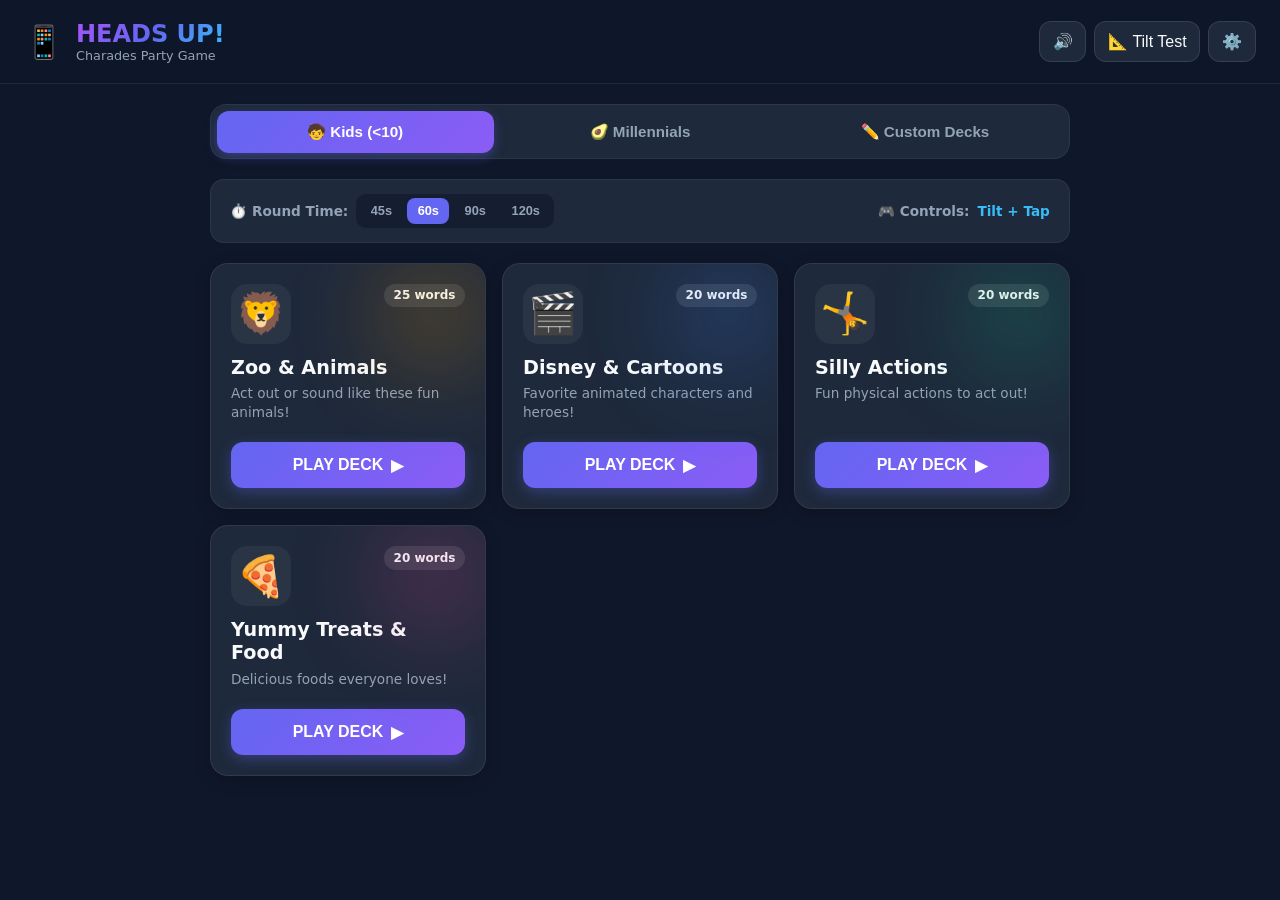
==== index.html @ abbdfb48 "Initial commit: Heads Up Charades web app with motion sensors and curated decks" ====
<!DOCTYPE html>
<html lang="en">
<head>
  <meta charset="UTF-8">
  <meta name="viewport" content="width=device-width, initial-scale=1.0, maximum-scale=1.0, user-scalable=no, viewport-fit=cover">
  <title>Heads Up! - Charades Party Game</title>
  <meta name="description" content="Mobile Heads-Up Charades game with gyroscope motion detection, kids and millennial decks, and custom decks.">
  <meta name="theme-color" content="#0f172a">
  <meta name="apple-mobile-web-app-capable" content="yes">
  <meta name="apple-mobile-web-app-status-bar-style" content="black-translucent">
  <link rel="manifest" href="manifest.json">
  <link rel="stylesheet" href="style.css">
</head>
<body>

  <!-- TOP HEADER -->
  <header>
    <div class="logo-wrap">
      <div class="logo-icon">📱</div>
      <div>
        <h1>HEADS UP!</h1>
        <div class="subtitle">Charades Party Game</div>
      </div>
    </div>
    <div class="header-actions">
      <button id="sound-btn" class="icon-btn" title="Toggle Sound FX">🔊</button>
      <button id="sensor-test-btn" class="icon-btn" title="Test Motion Gyroscope">📐 Tilt Test</button>
      <button id="settings-btn" class="icon-btn" title="Settings">⚙️</button>
    </div>
  </header>

  <!-- MAIN LOBBY -->
  <main id="lobby-view">
    <!-- iOS Permission Prompt Banner -->
    <div id="ios-permission-banner" class="ios-banner" style="display:none;">
      <div style="font-size:1.6rem;">📱</div>
      <div style="flex:1;">
        <div style="font-weight:800; font-size:0.95rem; color:#fff;">iPhone Motion Sensors Required</div>
        <div style="font-size:0.8rem; color:#cbd5e1;">Tap to allow iPhone tilt detection (tilt up for correct, tilt down to pass)</div>
      </div>
      <button id="banner-permission-btn" class="btn-primary" style="width:auto; padding:0.6rem 1.1rem; font-size:0.9rem;">Allow Sensors</button>
    </div>

    <!-- Tab Navigation -->
    <nav class="tab-nav">
      <button class="tab-btn active" data-tab="kids">🧒 Kids (&lt;10)</button>
      <button class="tab-btn" data-tab="adults">🥑 Millennials</button>
      <button class="tab-btn" data-tab="custom">✏️ Custom Decks</button>
    </nav>

    <!-- Round Duration Bar -->
    <div class="round-settings-bar">
      <div class="setting-group">
        <span class="setting-label">⏱️ Round Time:</span>
        <div class="pill-select" id="timer-pills">
          <button class="pill-option" data-time="45">45s</button>
          <button class="pill-option active" data-time="60">60s</button>
          <button class="pill-option" data-time="90">90s</button>
          <button class="pill-option" data-time="120">120s</button>
        </div>
      </div>
      <div class="setting-group">
        <span class="setting-label">🎮 Controls:</span>
        <span id="header-control-mode" style="font-size:0.85rem; color:#38bdf8; font-weight:700;">Tilt + Tap</span>
      </div>
    </div>

    <!-- Decks Container -->
    <div id="decks-container" class="decks-grid">
      <!-- Injected via JavaScript -->
    </div>
  </main>

  <!-- READY SCREEN OVERLAY (INSTRUCTIONS BEFORE START) -->
  <div id="ready-overlay">
    <div class="ready-phone-anim">SCREEN FACES PLAYERS</div>
    <div class="ready-title" id="ready-deck-title">Zoo Animals</div>
    <div class="ready-desc">
      Place phone <strong>horizontally on your forehead</strong> with the screen facing your teammates!
    </div>
    <div class="ready-tips">
      <div class="tip-badge tip-correct">Tilt Back / Up = <strong>Correct! 🟢</strong></div>
      <div class="tip-badge tip-pass">Tilt Forward / Down = <strong>Pass 🟡</strong></div>
    </div>
    <div style="display: flex; gap: 1rem; width: 100%; max-width: 400px;">
      <button id="ready-cancel-btn" class="btn-secondary" style="flex:1;">Cancel</button>
      <button id="ready-start-btn" class="start-countdown-btn" style="flex:2;">START ROUND</button>
    </div>
  </div>

  <!-- 3-2-1 COUNTDOWN SCREEN -->
  <div id="countdown-screen">
    <div class="countdown-number" id="countdown-digit">3</div>
    <div style="font-size: 1.25rem; font-weight:700; color: #94a3b8; margin-top: 1rem;">Hold to forehead!</div>
  </div>

  <!-- ACTIVE GAMEPLAY VIEW (LANDSCAPE) -->
  <div id="gameplay-view">
    <!-- Top Bar -->
    <div class="game-top-bar">
      <div class="game-deck-pill" id="game-deck-name">Zoo Animals</div>
      <div class="game-timer-pill" id="game-timer-display">60</div>
      <div class="game-score-pill" id="game-score-display">0 pts</div>
    </div>

    <!-- Real-time Tilt State Badge -->
    <div id="game-tilt-badge" class="game-tilt-indicator">
      <span class="tilt-dot"></span>
      <span id="game-tilt-text">Upright</span>
    </div>

    <!-- Center Word -->
    <div class="game-center-area">
      <!-- Full-screen feedback flash -->
      <div class="action-flash" id="action-flash"></div>

      <!-- Touch tap zones for fallback / testing -->
      <div class="touch-zone touch-zone-left" id="touch-pass-zone">
        <span class="touch-zone-icon">🟡</span>
      </div>
      <div class="touch-zone touch-zone-right" id="touch-correct-zone">
        <span class="touch-zone-icon">🟢</span>
      </div>

      <div class="current-word-title" id="current-word-text">LION</div>
      <div class="current-word-hint" id="current-word-hint">Roar! King of the jungle</div>
    </div>

    <!-- Bottom Hints -->
    <div class="game-bottom-hints">
      <span class="hint-pass">⬇️ Tilt Down / Tap Left = PASS</span>
      <button id="game-quit-btn" style="pointer-events: auto; background: rgba(255,255,255,0.1); border:none; color:#cbd5e1; padding:0.3rem 0.8rem; border-radius:8px; font-weight:700; cursor:pointer;">Quit</button>
      <span class="hint-correct">Tilt Up / Tap Right = CORRECT ⬆️</span>
    </div>
  </div>

  <!-- RESULTS / GAME OVER SCREEN -->
  <div id="results-screen">
    <div class="results-header">
      <div class="results-title">Time's Up! 🎉</div>
      <div class="score-circle">
        <span class="score-number" id="final-score-val">0</span>
        <span class="score-label">POINTS</span>
      </div>
      <div style="font-size: 0.95rem; color: #94a3b8;" id="results-deck-name">Deck: Zoo Animals</div>
    </div>

    <!-- Breakdown of words -->
    <div class="results-breakdown" id="results-word-list">
      <!-- Injected by JS -->
    </div>

    <div class="results-actions">
      <button id="results-lobby-btn" class="btn-secondary">Choose Deck</button>
      <button id="results-replay-btn" class="btn-primary">Play Again 🔁</button>
    </div>
  </div>

  <!-- SENSOR CALIBRATION / TEST MODAL -->
  <div class="modal-overlay" id="sensor-modal">
    <div class="modal-card">
      <div class="modal-header">
        <h2 class="modal-title">📐 Gyroscope & Motion Test</h2>
        <button class="close-btn" data-close="sensor-modal">&times;</button>
      </div>

      <div id="sensor-permission-status" style="margin-bottom:1rem; padding:0.6rem 0.9rem; border-radius:10px; font-weight:700; font-size:0.85rem; background:rgba(255,255,255,0.08); text-align:center;">
        Checking motion permission...
      </div>

      <div class="sensor-gauge">
        <div style="font-size:0.75rem; color:#94a3b8; font-weight:700; text-transform:uppercase;">Live Detected Position</div>
        <div class="gauge-status status-neutral" id="test-tilt-status" style="margin:0.5rem 0; font-size:1.3rem;">NEUTRAL (Upright)</div>
        <div style="font-size:0.85rem; color:#38bdf8; font-weight:700;" id="test-sensor-raw">Z: 0.0 m/s² | Tilt: 0°</div>
      </div>

      <div style="font-size:0.85rem; color:#cbd5e1; margin-bottom:1.2rem; line-height:1.5; background:rgba(15,23,42,0.6); padding:0.8rem; border-radius:10px;">
        🟢 <strong>Tilt Back / Face Up:</strong> Triggers <em>CORRECT</em> (Chime)<br>
        🟡 <strong>Tilt Forward / Face Down:</strong> Triggers <em>PASS</em> (Boop)<br>
        ⚪ <strong>Neutral (Forehead Upright):</strong> Waiting for guess
      </div>

      <button id="request-permission-btn" class="btn-primary" style="margin-bottom:0.75rem;">Request iPhone Sensor Permission</button>
      <button class="btn-secondary" data-close="sensor-modal" style="width:100%;">Close Test</button>
    </div>
  </div>

  <!-- CUSTOM DECK CREATOR MODAL -->
  <div class="modal-overlay" id="custom-modal">
    <div class="modal-card">
      <div class="modal-header">
        <h2 class="modal-title">✏️ Create Custom Deck</h2>
        <button class="close-btn" data-close="custom-modal">&times;</button>
      </div>

      <form id="custom-deck-form">
        <div class="form-group">
          <label class="form-label" for="custom-deck-name">Deck Name</label>
          <input type="text" id="custom-deck-name" class="form-input" placeholder="e.g. Inside Family Jokes" required>
        </div>

        <div class="form-group">
          <label class="form-label" for="custom-deck-icon">Emoji Icon</label>
          <input type="text" id="custom-deck-icon" class="form-input" value="🎉" maxlength="2" style="width:70px; text-align:center; font-size:1.4rem;">
        </div>

        <div class="form-group">
          <label class="form-label" for="custom-deck-words">Words (one per line)</label>
          <textarea id="custom-deck-words" class="form-textarea" placeholder="Grandma's secret sauce&#10;Uncle Bob snoring&#10;Tripping on the rug&#10;Lost car keys" required></textarea>
        </div>

        <button type="submit" class="btn-primary">Save & Add Deck</button>
      </form>
    </div>
  </div>

  <!-- SETTINGS MODAL -->
  <div class="modal-overlay" id="settings-modal">
    <div class="modal-card">
      <div class="modal-header">
        <h2 class="modal-title">⚙️ Game Settings</h2>
        <button class="close-btn" data-close="settings-modal">&times;</button>
      </div>

      <div style="display:flex; flex-direction:column; gap:1.25rem;">
        <div style="display:flex; justify-content:space-between; align-items:center;">
          <div>
            <div style="font-weight:700;">Sound Effects</div>
            <div style="font-size:0.8rem; color:#94a3b8;">Dings, buzzes, and countdown beeps</div>
          </div>
          <input type="checkbox" id="setting-sound-toggle" checked style="width:22px; height:22px; accent-color:var(--primary);">
        </div>

        <div style="display:flex; justify-content:space-between; align-items:center;">
          <div>
            <div style="font-weight:700;">Vibration / Haptics</div>
            <div style="font-size:0.8rem; color:#94a3b8;">Tactile vibration when action triggers</div>
          </div>
          <input type="checkbox" id="setting-vibrate-toggle" checked style="width:22px; height:22px; accent-color:var(--primary);">
        </div>

        <div style="display:flex; justify-content:space-between; align-items:center;">
          <div>
            <div style="font-weight:700;">Invert Tilt Direction</div>
            <div style="font-size:0.8rem; color:#94a3b8;">Swap Tilt Up & Tilt Down actions</div>
          </div>
          <input type="checkbox" id="setting-invert-toggle" style="width:22px; height:22px; accent-color:var(--primary);">
        </div>

        <div style="display:flex; justify-content:space-between; align-items:center;">
          <div>
            <div style="font-weight:700;">Touch Screen Zones</div>
            <div style="font-size:0.8rem; color:#94a3b8;">Tap left = pass, tap right = correct</div>
          </div>
          <input type="checkbox" id="setting-touch-toggle" checked style="width:22px; height:22px; accent-color:var(--primary);">
        </div>

        <button class="btn-primary" data-close="settings-modal">Save Settings</button>
      </div>
    </div>
  </div>

  <!-- TOAST NOTIFICATION -->
  <div id="toast" class="toast">Action Saved</div>

  <script type="module" src="app.js"></script>
</body>
</html>
---- style.css ----
:root {
  --bg-dark: #0f172a;
  --bg-card: #1e293b;
  --bg-card-hover: #334155;
  --text-main: #f8fafc;
  --text-muted: #94a3b8;
  --primary: #6366f1;
  --primary-hover: #4f46e5;
  --correct: #10b981;
  --correct-bg: #064e3b;
  --pass: #f59e0b;
  --pass-bg: #78350f;
  --kids-accent: #f97316;
  --adults-accent: #8b5cf6;
  --font-sans: system-ui, -apple-system, BlinkMacSystemFont, 'Segoe UI', Roboto, Oxygen, Ubuntu, Cantarell, sans-serif;
}

* {
  box-sizing: border-box;
  margin: 0;
  padding: 0;
  -webkit-tap-highlight-color: transparent;
  user-select: none;
}

body {
  font-family: var(--font-sans);
  background: var(--bg-dark);
  color: var(--text-main);
  min-height: 100vh;
  min-height: 100dvh;
  overflow-x: hidden;
  display: flex;
  flex-direction: column;
}

/* App Header */
header {
  padding: 1.25rem 1.5rem;
  background: rgba(15, 23, 42, 0.85);
  backdrop-filter: blur(12px);
  border-bottom: 1px solid rgba(255, 255, 255, 0.08);
  display: flex;
  align-items: center;
  justify-content: space-between;
  position: sticky;
  top: 0;
  z-index: 40;
}

.logo-wrap {
  display: flex;
  align-items: center;
  gap: 0.75rem;
}

.logo-icon {
  font-size: 2rem;
  animation: bounce 2s infinite ease-in-out;
}

@keyframes bounce {
  0%, 100% { transform: translateY(0); }
  50% { transform: translateY(-4px); }
}

h1 {
  font-size: 1.5rem;
  font-weight: 800;
  background: linear-gradient(135deg, #a855f7, #6366f1, #38bdf8);
  -webkit-background-clip: text;
  -webkit-text-fill-color: transparent;
}

.subtitle {
  font-size: 0.8rem;
  color: var(--text-muted);
}

.header-actions {
  display: flex;
  gap: 0.5rem;
}

.icon-btn {
  background: var(--bg-card);
  border: 1px solid rgba(255, 255, 255, 0.1);
  color: var(--text-main);
  padding: 0.6rem 0.8rem;
  border-radius: 12px;
  cursor: pointer;
  font-size: 1rem;
  display: flex;
  align-items: center;
  gap: 0.4rem;
  transition: all 0.2s;
}

.icon-btn:hover, .icon-btn:active {
  background: var(--bg-card-hover);
  transform: translateY(-1px);
}

/* Main Container */
main {
  flex: 1;
  max-width: 900px;
  width: 100%;
  margin: 0 auto;
  padding: 1.25rem;
}

/* Tabs */
.tab-nav {
  display: flex;
  gap: 0.5rem;
  background: var(--bg-card);
  padding: 0.35rem;
  border-radius: 16px;
  margin-bottom: 1.25rem;
  border: 1px solid rgba(255, 255, 255, 0.06);
}

.tab-btn {
  flex: 1;
  background: transparent;
  border: none;
  color: var(--text-muted);
  font-weight: 600;
  font-size: 0.95rem;
  padding: 0.75rem 0.5rem;
  border-radius: 12px;
  cursor: pointer;
  display: flex;
  align-items: center;
  justify-content: center;
  gap: 0.5rem;
  transition: all 0.2s ease;
}

.tab-btn.active {
  background: linear-gradient(135deg, var(--primary), #8b5cf6);
  color: #fff;
  box-shadow: 0 4px 12px rgba(99, 102, 241, 0.35);
}

/* Round Settings Strip */
.round-settings-bar {
  display: flex;
  flex-wrap: wrap;
  align-items: center;
  justify-content: space-between;
  gap: 0.75rem;
  background: var(--bg-card);
  padding: 0.85rem 1.2rem;
  border-radius: 14px;
  margin-bottom: 1.25rem;
  border: 1px solid rgba(255, 255, 255, 0.06);
}

.setting-group {
  display: flex;
  align-items: center;
  gap: 0.5rem;
}

.setting-label {
  font-size: 0.85rem;
  font-weight: 600;
  color: var(--text-muted);
}

.pill-select {
  display: flex;
  gap: 0.3rem;
  background: rgba(15, 23, 42, 0.6);
  padding: 0.25rem;
  border-radius: 10px;
}

.pill-option {
  background: transparent;
  border: none;
  color: var(--text-muted);
  font-size: 0.8rem;
  font-weight: 700;
  padding: 0.35rem 0.65rem;
  border-radius: 8px;
  cursor: pointer;
  transition: all 0.2s;
}

.pill-option.active {
  background: var(--primary);
  color: #fff;
}

/* Decks Grid */
.decks-grid {
  display: grid;
  grid-template-columns: repeat(auto-fill, minmax(260px, 1fr));
  gap: 1rem;
}

.deck-card {
  background: var(--bg-card);
  border: 1px solid rgba(255, 255, 255, 0.08);
  border-radius: 18px;
  padding: 1.25rem;
  display: flex;
  flex-direction: column;
  justify-content: space-between;
  position: relative;
  overflow: hidden;
  transition: all 0.25s cubic-bezier(0.16, 1, 0.3, 1);
  box-shadow: 0 4px 16px rgba(0, 0, 0, 0.2);
}

.deck-card:hover {
  transform: translateY(-4px);
  border-color: rgba(255, 255, 255, 0.2);
  box-shadow: 0 10px 24px rgba(0, 0, 0, 0.35);
}

.deck-card-glow {
  position: absolute;
  top: 0;
  right: 0;
  width: 100px;
  height: 100px;
  border-radius: 50%;
  filter: blur(50px);
  opacity: 0.35;
  pointer-events: none;
}

.deck-header {
  display: flex;
  align-items: flex-start;
  justify-content: space-between;
  margin-bottom: 0.75rem;
}

.deck-icon {
  font-size: 2.5rem;
  background: rgba(255, 255, 255, 0.05);
  border-radius: 16px;
  width: 60px;
  height: 60px;
  display: flex;
  align-items: center;
  justify-content: center;
}

.deck-badge {
  font-size: 0.75rem;
  font-weight: 700;
  padding: 0.3rem 0.6rem;
  border-radius: 20px;
  background: rgba(255, 255, 255, 0.1);
  color: var(--text-main);
}

.deck-title {
  font-size: 1.2rem;
  font-weight: 700;
  margin-bottom: 0.35rem;
}

.deck-desc {
  font-size: 0.85rem;
  color: var(--text-muted);
  line-height: 1.4;
  margin-bottom: 1.25rem;
}

.play-deck-btn {
  width: 100%;
  background: linear-gradient(135deg, var(--primary), #8b5cf6);
  color: #fff;
  border: none;
  font-weight: 700;
  font-size: 1rem;
  padding: 0.85rem 1rem;
  border-radius: 12px;
  cursor: pointer;
  display: flex;
  align-items: center;
  justify-content: center;
  gap: 0.5rem;
  box-shadow: 0 4px 14px rgba(99, 102, 241, 0.35);
  transition: all 0.2s;
}

.play-deck-btn:hover {
  filter: brightness(1.1);
  transform: scale(1.02);
}

/* Custom Deck Banner */
.custom-deck-add-card {
  border: 2px dashed rgba(255, 255, 255, 0.2);
  background: rgba(30, 41, 59, 0.5);
  display: flex;
  flex-direction: column;
  align-items: center;
  justify-content: center;
  min-height: 220px;
  cursor: pointer;
  border-radius: 18px;
  padding: 1.5rem;
  text-align: center;
  gap: 0.75rem;
  transition: all 0.2s;
}

.custom-deck-add-card:hover {
  border-color: var(--primary);
  background: rgba(99, 102, 241, 0.1);
}

.custom-add-icon {
  font-size: 2.5rem;
  color: var(--primary);
}

/* OVERLAYS & MODALS */
.modal-overlay {
  position: fixed;
  inset: 0;
  background: rgba(0, 0, 0, 0.8);
  backdrop-filter: blur(8px);
  z-index: 100;
  display: flex;
  align-items: center;
  justify-content: center;
  padding: 1rem;
  opacity: 0;
  pointer-events: none;
  transition: opacity 0.25s ease;
}

.modal-overlay.open {
  opacity: 1;
  pointer-events: auto;
}

.modal-card {
  background: var(--bg-card);
  border: 1px solid rgba(255, 255, 255, 0.12);
  border-radius: 20px;
  padding: 1.5rem;
  width: 100%;
  max-width: 500px;
  max-height: 90vh;
  overflow-y: auto;
  box-shadow: 0 20px 40px rgba(0, 0, 0, 0.6);
  transform: scale(0.95);
  transition: transform 0.25s cubic-bezier(0.16, 1, 0.3, 1);
}

.modal-overlay.open .modal-card {
  transform: scale(1);
}

.modal-header {
  display: flex;
  align-items: center;
  justify-content: space-between;
  margin-bottom: 1.25rem;
}

.modal-title {
  font-size: 1.25rem;
  font-weight: 700;
}

.close-btn {
  background: transparent;
  border: none;
  color: var(--text-muted);
  font-size: 1.5rem;
  cursor: pointer;
  padding: 0.25rem 0.5rem;
  line-height: 1;
}

/* Form Styles */
.form-group {
  margin-bottom: 1rem;
}

.form-label {
  display: block;
  font-size: 0.85rem;
  font-weight: 600;
  color: var(--text-muted);
  margin-bottom: 0.4rem;
}

.form-input, .form-textarea {
  width: 100%;
  background: rgba(15, 23, 42, 0.7);
  border: 1px solid rgba(255, 255, 255, 0.1);
  border-radius: 10px;
  padding: 0.75rem;
  color: #fff;
  font-family: inherit;
  font-size: 0.95rem;
}

.form-input:focus, .form-textarea:focus {
  outline: none;
  border-color: var(--primary);
  box-shadow: 0 0 0 3px rgba(99, 102, 241, 0.3);
}

.form-textarea {
  min-height: 120px;
  resize: vertical;
}

.btn-primary {
  width: 100%;
  background: linear-gradient(135deg, var(--primary), #8b5cf6);
  color: #fff;
  border: none;
  font-weight: 700;
  padding: 0.85rem;
  border-radius: 12px;
  cursor: pointer;
  font-size: 1rem;
  transition: filter 0.2s;
}

.btn-primary:hover {
  filter: brightness(1.1);
}

/* READY SCREEN / HOW TO PLAY MODAL */
#ready-overlay {
  position: fixed;
  inset: 0;
  background: radial-gradient(circle at center, #1e1b4b, #090d16);
  z-index: 200;
  display: flex;
  flex-direction: column;
  align-items: center;
  justify-content: center;
  text-align: center;
  padding: 2rem;
  opacity: 0;
  pointer-events: none;
  transition: opacity 0.3s ease;
}

#ready-overlay.active {
  opacity: 1;
  pointer-events: auto;
}

.ready-phone-anim {
  width: 160px;
  height: 90px;
  border: 4px solid #fff;
  border-radius: 16px;
  margin-bottom: 2rem;
  position: relative;
  box-shadow: 0 0 30px rgba(99, 102, 241, 0.6);
  animation: phoneTilt 3s infinite ease-in-out;
  display: flex;
  align-items: center;
  justify-content: center;
  font-weight: 800;
  font-size: 0.9rem;
  color: #38bdf8;
  background: rgba(15, 23, 42, 0.9);
}

@keyframes phoneTilt {
  0%, 100% { transform: rotate(0deg); }
  25% { transform: rotate(-25deg); }
  75% { transform: rotate(25deg); }
}

.ready-title {
  font-size: 2rem;
  font-weight: 900;
  margin-bottom: 0.75rem;
}

.ready-desc {
  font-size: 1.1rem;
  color: #cbd5e1;
  max-width: 440px;
  line-height: 1.5;
  margin-bottom: 1.75rem;
}

.ready-tips {
  display: flex;
  gap: 1.25rem;
  margin-bottom: 2rem;
}

.tip-badge {
  background: rgba(255, 255, 255, 0.1);
  padding: 0.6rem 1rem;
  border-radius: 12px;
  font-size: 0.9rem;
  font-weight: 600;
}

.tip-correct {
  border-left: 4px solid var(--correct);
}

.tip-pass {
  border-left: 4px solid var(--pass);
}

.start-countdown-btn {
  background: linear-gradient(135deg, #10b981, #059669);
  color: #fff;
  border: none;
  font-size: 1.4rem;
  font-weight: 800;
  padding: 1.1rem 2.5rem;
  border-radius: 18px;
  cursor: pointer;
  box-shadow: 0 8px 24px rgba(16, 185, 129, 0.4);
  transition: transform 0.15s;
}

.start-countdown-btn:active {
  transform: scale(0.96);
}

/* PRE-GAME 3-2-1 COUNTDOWN */
#countdown-screen {
  position: fixed;
  inset: 0;
  background: #0f172a;
  z-index: 300;
  display: none;
  align-items: center;
  justify-content: center;
  flex-direction: column;
}

#countdown-screen.active {
  display: flex;
}

.countdown-number {
  font-size: 9rem;
  font-weight: 900;
  color: #38bdf8;
  animation: popIn 0.8s ease-in-out infinite;
}

@keyframes popIn {
  0% { transform: scale(0.5); opacity: 0; }
  50% { transform: scale(1.1); opacity: 1; }
  100% { transform: scale(1); opacity: 1; }
}

/* GAMEPLAY VIEW - LANDSCAPE OPTIMIZED */
#gameplay-view {
  position: fixed;
  inset: 0;
  background: #0b0f19;
  z-index: 250;
  display: none;
  flex-direction: column;
  justify-content: space-between;
  padding: 1rem 1.5rem;
  touch-action: manipulation;
}

#gameplay-view.active {
  display: flex;
}

.game-top-bar {
  display: flex;
  align-items: center;
  justify-content: space-between;
  width: 100%;
}

.game-deck-pill {
  font-size: 0.95rem;
  font-weight: 700;
  background: rgba(255, 255, 255, 0.1);
  padding: 0.4rem 0.9rem;
  border-radius: 20px;
}

.game-timer-pill {
  font-size: 1.8rem;
  font-weight: 900;
  color: #facc15;
  background: rgba(0, 0, 0, 0.4);
  padding: 0.2rem 1.2rem;
  border-radius: 16px;
  border: 2px solid rgba(250, 204, 21, 0.4);
  min-width: 90px;
  text-align: center;
}

.game-timer-pill.urgent {
  color: #ef4444;
  border-color: #ef4444;
  animation: pulseTimer 0.6s infinite alternate;
}

@keyframes pulseTimer {
  from { transform: scale(1); }
  to { transform: scale(1.1); }
}

.game-score-pill {
  font-size: 1.1rem;
  font-weight: 800;
  color: #34d399;
  background: rgba(255, 255, 255, 0.1);
  padding: 0.4rem 0.9rem;
  border-radius: 20px;
}

/* WORD DISPLAY CARD */
.game-center-area {
  flex: 1;
  display: flex;
  flex-direction: column;
  align-items: center;
  justify-content: center;
  text-align: center;
  padding: 0.5rem;
  position: relative;
}

.current-word-title {
  font-size: clamp(2.4rem, 8vw, 5.5rem);
  font-weight: 900;
  line-height: 1.1;
  text-transform: uppercase;
  letter-spacing: -0.02em;
  color: #ffffff;
  text-shadow: 0 4px 20px rgba(0, 0, 0, 0.6);
  word-break: break-word;
  max-width: 95%;
  transition: transform 0.15s ease-out;
}

.current-word-hint {
  font-size: clamp(1rem, 2.8vw, 1.6rem);
  color: #94a3b8;
  margin-top: 1rem;
  font-weight: 600;
  max-width: 80%;
  line-height: 1.3;
}

/* Touch Fallback Hints at Bottom */
.game-bottom-hints {
  display: flex;
  justify-content: space-between;
  width: 100%;
  font-size: 0.8rem;
  font-weight: 700;
  color: rgba(255, 255, 255, 0.35);
  pointer-events: none;
}

.hint-pass {
  color: #f59e0b;
}

.hint-correct {
  color: #10b981;
}

/* TOUCH ZONES (Invisible or semi-visible side taps) */
.touch-zone {
  position: absolute;
  top: 0;
  bottom: 0;
  width: 35%;
  z-index: 10;
  cursor: pointer;
  display: flex;
  align-items: center;
  opacity: 0.15;
  transition: opacity 0.2s;
}

.touch-zone:active {
  opacity: 0.4;
}

.touch-zone-left {
  left: 0;
  justify-content: flex-start;
  padding-left: 1rem;
  background: linear-gradient(to right, rgba(245, 158, 11, 0.2), transparent);
}

.touch-zone-right {
  right: 0;
  justify-content: flex-end;
  padding-right: 1rem;
  background: linear-gradient(to left, rgba(16, 185, 129, 0.2), transparent);
}

.touch-zone-icon {
  font-size: 2.5rem;
}

/* FULL-SCREEN ACTION FLASH (CORRECT / PASS) */
.action-flash {
  position: absolute;
  inset: 0;
  z-index: 50;
  display: flex;
  align-items: center;
  justify-content: center;
  font-size: clamp(3rem, 10vw, 6rem);
  font-weight: 900;
  color: #fff;
  opacity: 0;
  pointer-events: none;
  transition: opacity 0.15s ease-out;
}

.action-flash.correct {
  background: rgba(16, 185, 129, 0.95);
  opacity: 1;
}

.action-flash.pass {
  background: rgba(245, 158, 11, 0.95);
  opacity: 1;
}

/* RESULTS SCREEN */
#results-screen {
  position: fixed;
  inset: 0;
  background: #0f172a;
  z-index: 280;
  display: none;
  flex-direction: column;
  padding: 1.5rem;
  overflow-y: auto;
}

#results-screen.active {
  display: flex;
}

.results-header {
  text-align: center;
  margin-bottom: 1.5rem;
}

.results-title {
  font-size: 1.75rem;
  font-weight: 900;
  margin-bottom: 0.5rem;
  color: #e2e8f0;
}

.score-circle {
  width: 110px;
  height: 110px;
  border-radius: 50%;
  background: linear-gradient(135deg, #10b981, #059669);
  display: flex;
  flex-direction: column;
  align-items: center;
  justify-content: center;
  margin: 0 auto 1.25rem;
  box-shadow: 0 10px 25px rgba(16, 185, 129, 0.4);
}

.score-number {
  font-size: 2.8rem;
  font-weight: 900;
  line-height: 1;
}

.score-label {
  font-size: 0.75rem;
  text-transform: uppercase;
  font-weight: 700;
  opacity: 0.9;
}

.results-breakdown {
  max-width: 600px;
  width: 100%;
  margin: 0 auto 2rem;
  display: flex;
  flex-direction: column;
  gap: 0.6rem;
}

.result-row {
  display: flex;
  align-items: center;
  justify-content: space-between;
  padding: 0.75rem 1rem;
  border-radius: 12px;
  font-weight: 600;
  font-size: 1rem;
}

.result-row.correct-row {
  background: rgba(16, 185, 129, 0.15);
  border: 1px solid rgba(16, 185, 129, 0.3);
  color: #34d399;
}

.result-row.pass-row {
  background: rgba(245, 158, 11, 0.15);
  border: 1px solid rgba(245, 158, 11, 0.3);
  color: #fbbf24;
}

.results-actions {
  display: flex;
  gap: 1rem;
  max-width: 500px;
  width: 100%;
  margin: auto auto 1rem;
}

.btn-secondary {
  flex: 1;
  background: var(--bg-card);
  border: 1px solid rgba(255, 255, 255, 0.15);
  color: var(--text-main);
  font-weight: 700;
  padding: 0.9rem;
  border-radius: 12px;
  cursor: pointer;
  font-size: 1rem;
}

/* SENSOR CALIBRATION / TEST MODAL */
.sensor-gauge {
  background: rgba(15, 23, 42, 0.8);
  border: 1px solid rgba(255, 255, 255, 0.1);
  border-radius: 14px;
  padding: 1rem;
  margin-bottom: 1rem;
  text-align: center;
}

.gauge-val {
  font-size: 1.5rem;
  font-weight: 800;
  color: #38bdf8;
  margin-bottom: 0.25rem;
}

.gauge-status {
  font-size: 1.1rem;
  font-weight: 700;
  padding: 0.4rem 0.8rem;
  border-radius: 8px;
  display: inline-block;
  margin-top: 0.5rem;
}

.status-neutral {
  background: rgba(255, 255, 255, 0.1);
  color: #94a3b8;
}

.status-up {
  background: var(--correct);
  color: #fff;
}

.status-down {
  background: var(--pass);
  color: #fff;
}

/* Toast notifications */
.toast {
  position: fixed;
  bottom: 1.5rem;
  left: 50%;
  transform: translateX(-50%) translateY(100px);
  background: #334155;
  color: #fff;
  padding: 0.75rem 1.25rem;
  border-radius: 12px;
  font-weight: 600;
  font-size: 0.9rem;
  box-shadow: 0 10px 25px rgba(0, 0, 0, 0.4);
  transition: transform 0.3s cubic-bezier(0.16, 1, 0.3, 1);
  z-index: 999;
}

.toast.show {
  transform: translateX(-50%) translateY(0);
}

/* iOS Permission Banner */
.ios-banner {
  background: linear-gradient(135deg, rgba(99, 102, 241, 0.25), rgba(139, 92, 246, 0.25));
  border: 1px solid rgba(139, 92, 246, 0.4);
  border-radius: 16px;
  padding: 1rem 1.25rem;
  margin-bottom: 1.25rem;
  display: flex;
  align-items: center;
  gap: 1rem;
  box-shadow: 0 4px 16px rgba(0, 0, 0, 0.3);
}

/* Real-time Game Tilt Indicator */
.game-tilt-indicator {
  position: absolute;
  top: 1rem;
  left: 50%;
  transform: translateX(-50%);
  display: flex;
  align-items: center;
  gap: 0.4rem;
  background: rgba(15, 23, 42, 0.7);
  border: 1px solid rgba(255, 255, 255, 0.15);
  border-radius: 20px;
  padding: 0.3rem 0.8rem;
  font-size: 0.8rem;
  font-weight: 700;
  color: #94a3b8;
  z-index: 20;
  pointer-events: none;
}

.game-tilt-indicator .tilt-dot {
  width: 8px;
  height: 8px;
  border-radius: 50%;
  background: #94a3b8;
}

.game-tilt-indicator.tilt-up {
  color: #34d399;
  border-color: #10b981;
}

.game-tilt-indicator.tilt-up .tilt-dot {
  background: #10b981;
  box-shadow: 0 0 8px #10b981;
}

.game-tilt-indicator.tilt-down {
  color: #fbbf24;
  border-color: #f59e0b;
}

.game-tilt-indicator.tilt-down .tilt-dot {
  background: #f59e0b;
  box-shadow: 0 0 8px #f59e0b;
}
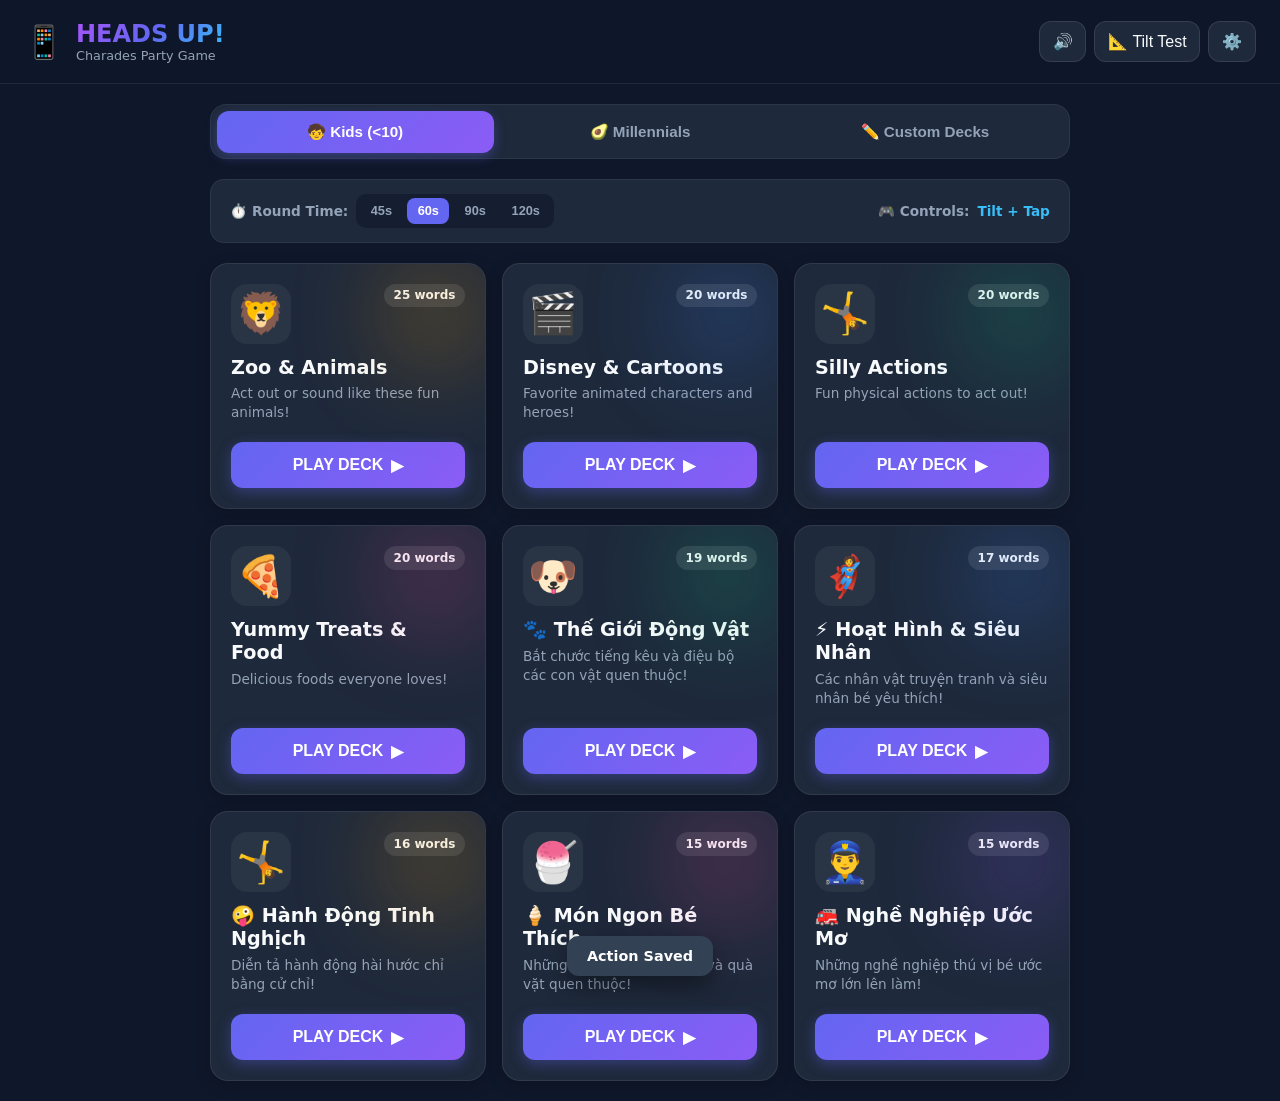
==== commit 5148faa3: "Fix service worker: switch to Network-First strategy, register SW with auto-update, and add clear ca" ====
--- a/index.html
+++ b/index.html
@@ -9,7 +9,7 @@
   <meta name="apple-mobile-web-app-capable" content="yes">
   <meta name="apple-mobile-web-app-status-bar-style" content="black-translucent">
   <link rel="manifest" href="manifest.json">
-  <link rel="stylesheet" href="style.css">
+  <link rel="stylesheet" href="style.css?v=7">
 </head>
 <body>
 
@@ -175,9 +175,9 @@
       </div>
 
       <div style="font-size:0.85rem; color:#cbd5e1; margin-bottom:1.2rem; line-height:1.5; background:rgba(15,23,42,0.6); padding:0.8rem; border-radius:10px;">
-        🟢 <strong>Tilt Back / Face Up:</strong> Triggers <em>CORRECT</em> (Chime)<br>
-        🟡 <strong>Tilt Forward / Face Down:</strong> Triggers <em>PASS</em> (Boop)<br>
-        ⚪ <strong>Neutral (Forehead Upright):</strong> Waiting for guess
+        🟢 <strong>Tilt Back / Look Up:</strong> |Z| &gt; 5.5 m/s² (Correct chime)<br>
+        🟡 <strong>Tilt Forward / Nod Down:</strong> |Z| &gt; 5.5 m/s² (Pass boop)<br>
+        ⚪ <strong>Neutral (Forehead Upright):</strong> |Z| &lt; 2.5 m/s² (Ready)
       </div>
 
       <button id="request-permission-btn" class="btn-primary" style="margin-bottom:0.75rem;">Request iPhone Sensor Permission</button>
@@ -241,6 +241,18 @@
 
         <div style="display:flex; justify-content:space-between; align-items:center;">
           <div>
+            <div style="font-weight:700;">Tilt-Up Sensitivity</div>
+            <div style="font-size:0.8rem; color:#94a3b8;">Controls how far you need to tilt back</div>
+          </div>
+          <select id="setting-sensitivity-select" class="form-input" style="width:130px; padding:0.45rem; font-weight:700; background:#1e293b;">
+            <option value="high">Sensitive (4.8 m/s²)</option>
+            <option value="medium" selected>Default (5.5 m/s²)</option>
+            <option value="low">Deep Tilt (6.8 m/s²)</option>
+          </select>
+        </div>
+
+        <div style="display:flex; justify-content:space-between; align-items:center;">
+          <div>
             <div style="font-weight:700;">Invert Tilt Direction</div>
             <div style="font-size:0.8rem; color:#94a3b8;">Swap Tilt Up & Tilt Down actions</div>
           </div>
@@ -255,6 +267,7 @@
           <input type="checkbox" id="setting-touch-toggle" checked style="width:22px; height:22px; accent-color:var(--primary);">
         </div>
 
+        <button type="button" id="btn-force-update" class="btn-secondary" style="font-size:0.9rem; padding:0.75rem;">🔄 Clear Cache & Check Updates</button>
         <button class="btn-primary" data-close="settings-modal">Save Settings</button>
       </div>
     </div>
@@ -263,6 +276,6 @@
   <!-- TOAST NOTIFICATION -->
   <div id="toast" class="toast">Action Saved</div>
 
-  <script type="module" src="app.js"></script>
+  <script type="module" src="app.js?v=7"></script>
 </body>
 </html>
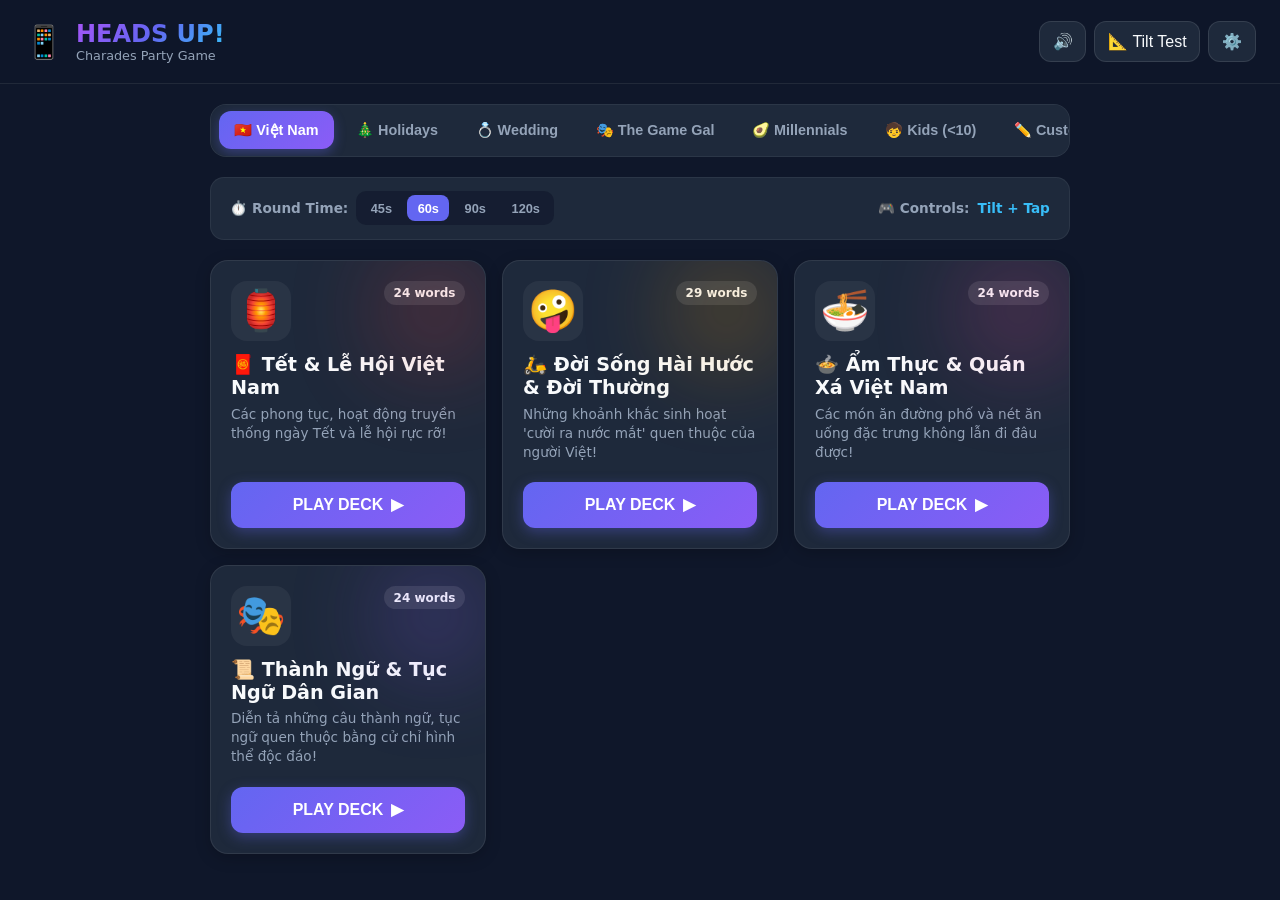
==== commit 417cfab1: "feat: add Game Gal automated workflow, wedding, western holidays, and Vietnamese charades decks" ====
--- a/index.html
+++ b/index.html
@@ -9,7 +9,7 @@
   <meta name="apple-mobile-web-app-capable" content="yes">
   <meta name="apple-mobile-web-app-status-bar-style" content="black-translucent">
   <link rel="manifest" href="manifest.json">
-  <link rel="stylesheet" href="style.css?v=7">
+  <link rel="stylesheet" href="style.css?v=8">
 </head>
 <body>
 
@@ -43,9 +43,13 @@
 
     <!-- Tab Navigation -->
     <nav class="tab-nav">
-      <button class="tab-btn active" data-tab="kids">🧒 Kids (&lt;10)</button>
+      <button class="tab-btn active" data-tab="vietnam">🇻🇳 Việt Nam</button>
+      <button class="tab-btn" data-tab="holidays">🎄 Holidays</button>
+      <button class="tab-btn" data-tab="wedding">💍 Wedding</button>
+      <button class="tab-btn" data-tab="gamegal">🎭 The Game Gal</button>
       <button class="tab-btn" data-tab="adults">🥑 Millennials</button>
-      <button class="tab-btn" data-tab="custom">✏️ Custom Decks</button>
+      <button class="tab-btn" data-tab="kids">🧒 Kids (&lt;10)</button>
+      <button class="tab-btn" data-tab="custom">✏️ Custom &amp; Auto</button>
     </nav>
 
     <!-- Round Duration Bar -->
@@ -214,6 +218,86 @@
     </div>
   </div>
 
+  <!-- GAME GAL AUTO GENERATOR & IMPORTER MODAL -->
+  <div class="modal-overlay" id="gamegal-modal">
+    <div class="modal-card" style="max-width: 540px;">
+      <div class="modal-header">
+        <h2 class="modal-title">⚡ Game Gal Word Generator</h2>
+        <button class="close-btn" data-close="gamegal-modal">&times;</button>
+      </div>
+
+      <div style="font-size: 0.85rem; color: #94a3b8; margin-bottom: 1.1rem; line-height: 1.4;">
+        Directly import &amp; generate custom charades decks from <strong>thegamegal.com</strong> themes!
+      </div>
+
+      <div class="form-group">
+        <label class="form-label" for="gamegal-game-select">Select Game Theme</label>
+        <select id="gamegal-game-select" class="form-input" style="background:#1e293b; font-weight:600;">
+          <option value="4" selected>Western Holidays (Christmas, Halloween, Thanksgiving...)</option>
+          <option value="5">Charades (Actions, Easy, Medium, Hard)</option>
+          <option value="8">Movies (Disney &amp; Pixar, Animated, Comedies, Sci-Fi)</option>
+          <option value="1">Subjects &amp; Themes (Animals, Food, Sports, Places, Nature)</option>
+          <option value="7">Wordplay (Idioms &amp; Sayings, Opposites, Pairs)</option>
+          <option value="2">Pictionary (Easy, Medium, Hard)</option>
+          <option value="3">Catchphrase (Easy, Medium, Hard)</option>
+          <option value="9">Famous People &amp; Characters</option>
+        </select>
+      </div>
+
+      <div class="form-group">
+        <label class="form-label" for="gamegal-cat-select">Category</label>
+        <select id="gamegal-cat-select" class="form-input" style="background:#1e293b; font-weight:600;">
+          <!-- Dynamically populated -->
+        </select>
+      </div>
+
+      <div style="display:flex; gap:0.75rem; align-items:center; margin-bottom:1rem;">
+        <div style="flex:1;">
+          <label class="form-label" for="gamegal-count-select">Words to Grab</label>
+          <select id="gamegal-count-select" class="form-input" style="background:#1e293b;">
+            <option value="25" selected>25 words (Quick Round)</option>
+            <option value="50">50 words (Standard Party)</option>
+            <option value="100">100 words (Mega Party)</option>
+            <option value="all">All Available Words</option>
+          </select>
+        </div>
+        <div style="width:90px;">
+          <label class="form-label" for="gamegal-deck-icon">Icon</label>
+          <input type="text" id="gamegal-deck-icon" class="form-input" value="🎲" maxlength="2" style="text-align:center; font-size:1.3rem;">
+        </div>
+      </div>
+
+      <div class="form-group">
+        <label class="form-label" for="gamegal-deck-title">Deck Title</label>
+        <input type="text" id="gamegal-deck-title" class="form-input" placeholder="Deck Name">
+      </div>
+
+      <div style="display:flex; gap:0.5rem; margin-bottom:1rem;">
+        <button type="button" id="gamegal-fetch-btn" class="btn-primary" style="flex:1; background:linear-gradient(135deg, #6366f1, #a855f7);">
+          ⚡ Fetch &amp; Preview Words
+        </button>
+      </div>
+
+      <!-- Live Preview Area -->
+      <div id="gamegal-preview-area" style="display:none; margin-bottom:1.25rem; max-height:160px; overflow-y:auto; background:rgba(15,23,42,0.8); border:1px solid rgba(255,255,255,0.1); border-radius:12px; padding:0.75rem;">
+        <div style="display:flex; justify-content:space-between; align-items:center; margin-bottom:0.5rem;">
+          <span id="gamegal-preview-count" style="font-weight:700; font-size:0.85rem; color:#38bdf8;">0 words loaded</span>
+          <span style="font-size:0.75rem; color:#94a3b8;">Word list sample</span>
+        </div>
+        <div id="gamegal-preview-chips" style="display:flex; flex-wrap:wrap; gap:0.35rem;"></div>
+      </div>
+
+      <div style="display:flex; gap:0.75rem;">
+        <button type="button" id="gamegal-save-deck-btn" class="btn-primary" style="flex:1;" disabled>
+          💾 Save as New Deck
+        </button>
+        <button type="button" id="gamegal-play-now-btn" class="btn-primary" style="flex:1; background:linear-gradient(135deg, #10b981, #059669);" disabled>
+          ▶ Play Now
+        </button>
+      </div>
+    </div>
+  </div>
+
   <!-- SETTINGS MODAL -->
   <div class="modal-overlay" id="settings-modal">
     <div class="modal-card">
@@ -276,6 +360,6 @@
   <!-- TOAST NOTIFICATION -->
   <div id="toast" class="toast">Action Saved</div>
 
-  <script type="module" src="app.js?v=7"></script>
+  <script type="module" src="app.js?v=8"></script>
 </body>
 </html>
--- a/style.css
+++ b/style.css
@@ -113,28 +113,35 @@
 /* Tabs */
 .tab-nav {
   display: flex;
-  gap: 0.5rem;
+  gap: 0.45rem;
   background: var(--bg-card);
-  padding: 0.35rem;
+  padding: 0.4rem 0.5rem;
   border-radius: 16px;
   margin-bottom: 1.25rem;
   border: 1px solid rgba(255, 255, 255, 0.06);
+  overflow-x: auto;
+  -webkit-overflow-scrolling: touch;
+  scrollbar-width: none;
+}
+.tab-nav::-webkit-scrollbar {
+  display: none;
 }
 
 .tab-btn {
-  flex: 1;
+  flex: 0 0 auto;
+  white-space: nowrap;
   background: transparent;
   border: none;
   color: var(--text-muted);
   font-weight: 600;
-  font-size: 0.95rem;
-  padding: 0.75rem 0.5rem;
+  font-size: 0.9rem;
+  padding: 0.65rem 0.95rem;
   border-radius: 12px;
   cursor: pointer;
   display: flex;
   align-items: center;
   justify-content: center;
-  gap: 0.5rem;
+  gap: 0.45rem;
   transition: all 0.2s ease;
 }
 
@@ -142,6 +149,16 @@
   background: linear-gradient(135deg, var(--primary), #8b5cf6);
   color: #fff;
   box-shadow: 0 4px 12px rgba(99, 102, 241, 0.35);
+}
+
+.preview-chip {
+  background: rgba(255, 255, 255, 0.08);
+  border: 1px solid rgba(255, 255, 255, 0.12);
+  color: #f1f5f9;
+  padding: 0.25rem 0.6rem;
+  border-radius: 999px;
+  font-size: 0.75rem;
+  font-weight: 600;
 }
 
 /* Round Settings Strip */
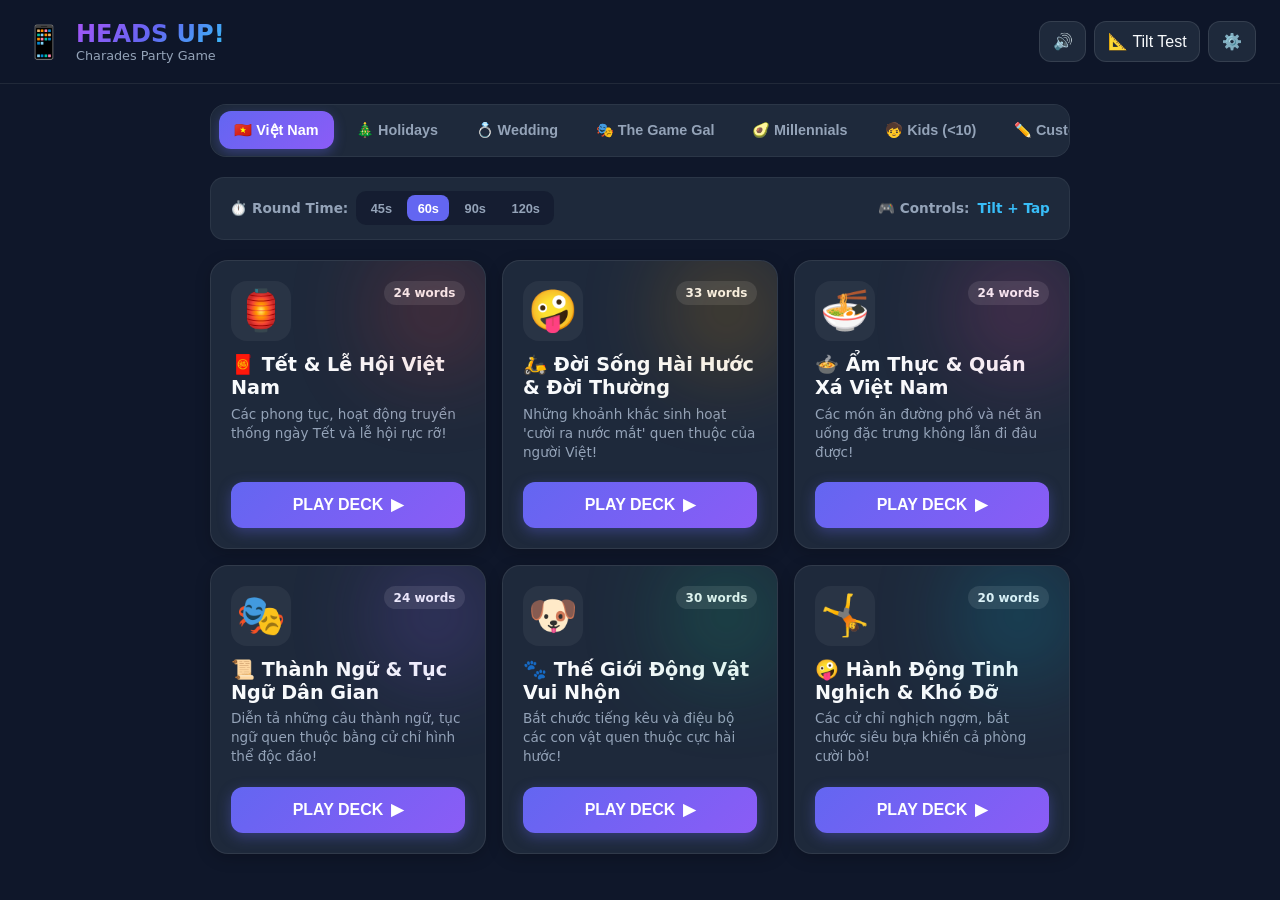
==== commit 1c3819d8: "feat: expand animal and silly actions decks to 60+ words each and add Vietnamese animal & silly acti" ====
--- a/index.html
+++ b/index.html
@@ -9,7 +9,7 @@
   <meta name="apple-mobile-web-app-capable" content="yes">
   <meta name="apple-mobile-web-app-status-bar-style" content="black-translucent">
   <link rel="manifest" href="manifest.json">
-  <link rel="stylesheet" href="style.css?v=8">
+  <link rel="stylesheet" href="style.css?v=9">
 </head>
 <body>
 
@@ -360,6 +360,6 @@
   <!-- TOAST NOTIFICATION -->
   <div id="toast" class="toast">Action Saved</div>
 
-  <script type="module" src="app.js?v=8"></script>
+  <script type="module" src="app.js?v=9"></script>
 </body>
 </html>
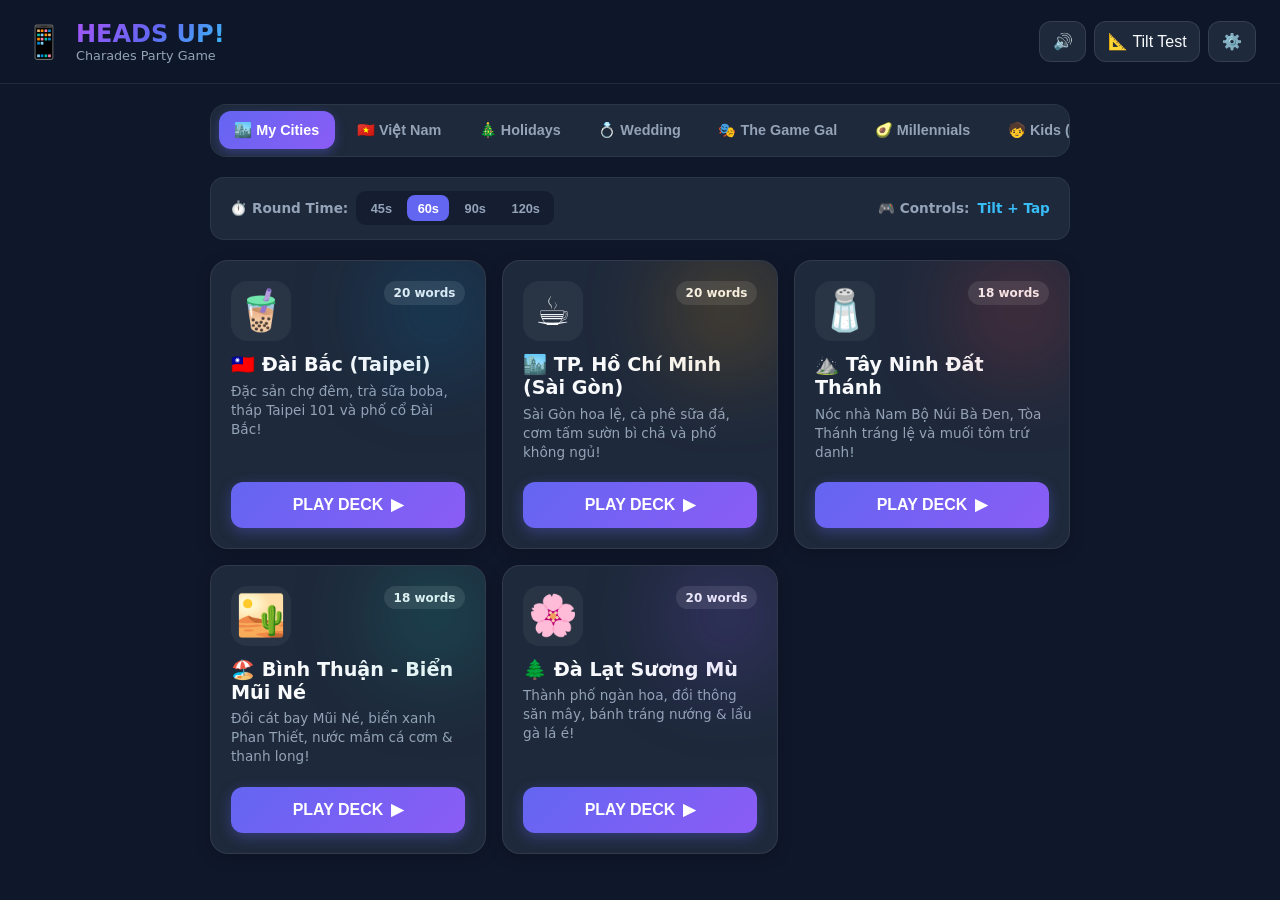
==== commit 8ddc684d: "feat: add local characteristics decks for Taipei, HCM City, Tay Ninh, Binh Thuan, and Da Lat" ====
--- a/index.html
+++ b/index.html
@@ -9,7 +9,7 @@
   <meta name="apple-mobile-web-app-capable" content="yes">
   <meta name="apple-mobile-web-app-status-bar-style" content="black-translucent">
   <link rel="manifest" href="manifest.json">
-  <link rel="stylesheet" href="style.css?v=9">
+  <link rel="stylesheet" href="style.css?v=10">
 </head>
 <body>
 
@@ -43,7 +43,8 @@
 
     <!-- Tab Navigation -->
     <nav class="tab-nav">
-      <button class="tab-btn active" data-tab="vietnam">🇻🇳 Việt Nam</button>
+      <button class="tab-btn active" data-tab="cities">🏙️ My Cities</button>
+      <button class="tab-btn" data-tab="vietnam">🇻🇳 Việt Nam</button>
       <button class="tab-btn" data-tab="holidays">🎄 Holidays</button>
       <button class="tab-btn" data-tab="wedding">💍 Wedding</button>
       <button class="tab-btn" data-tab="gamegal">🎭 The Game Gal</button>
@@ -360,6 +361,6 @@
   <!-- TOAST NOTIFICATION -->
   <div id="toast" class="toast">Action Saved</div>
 
-  <script type="module" src="app.js?v=9"></script>
+  <script type="module" src="app.js?v=10"></script>
 </body>
 </html>
